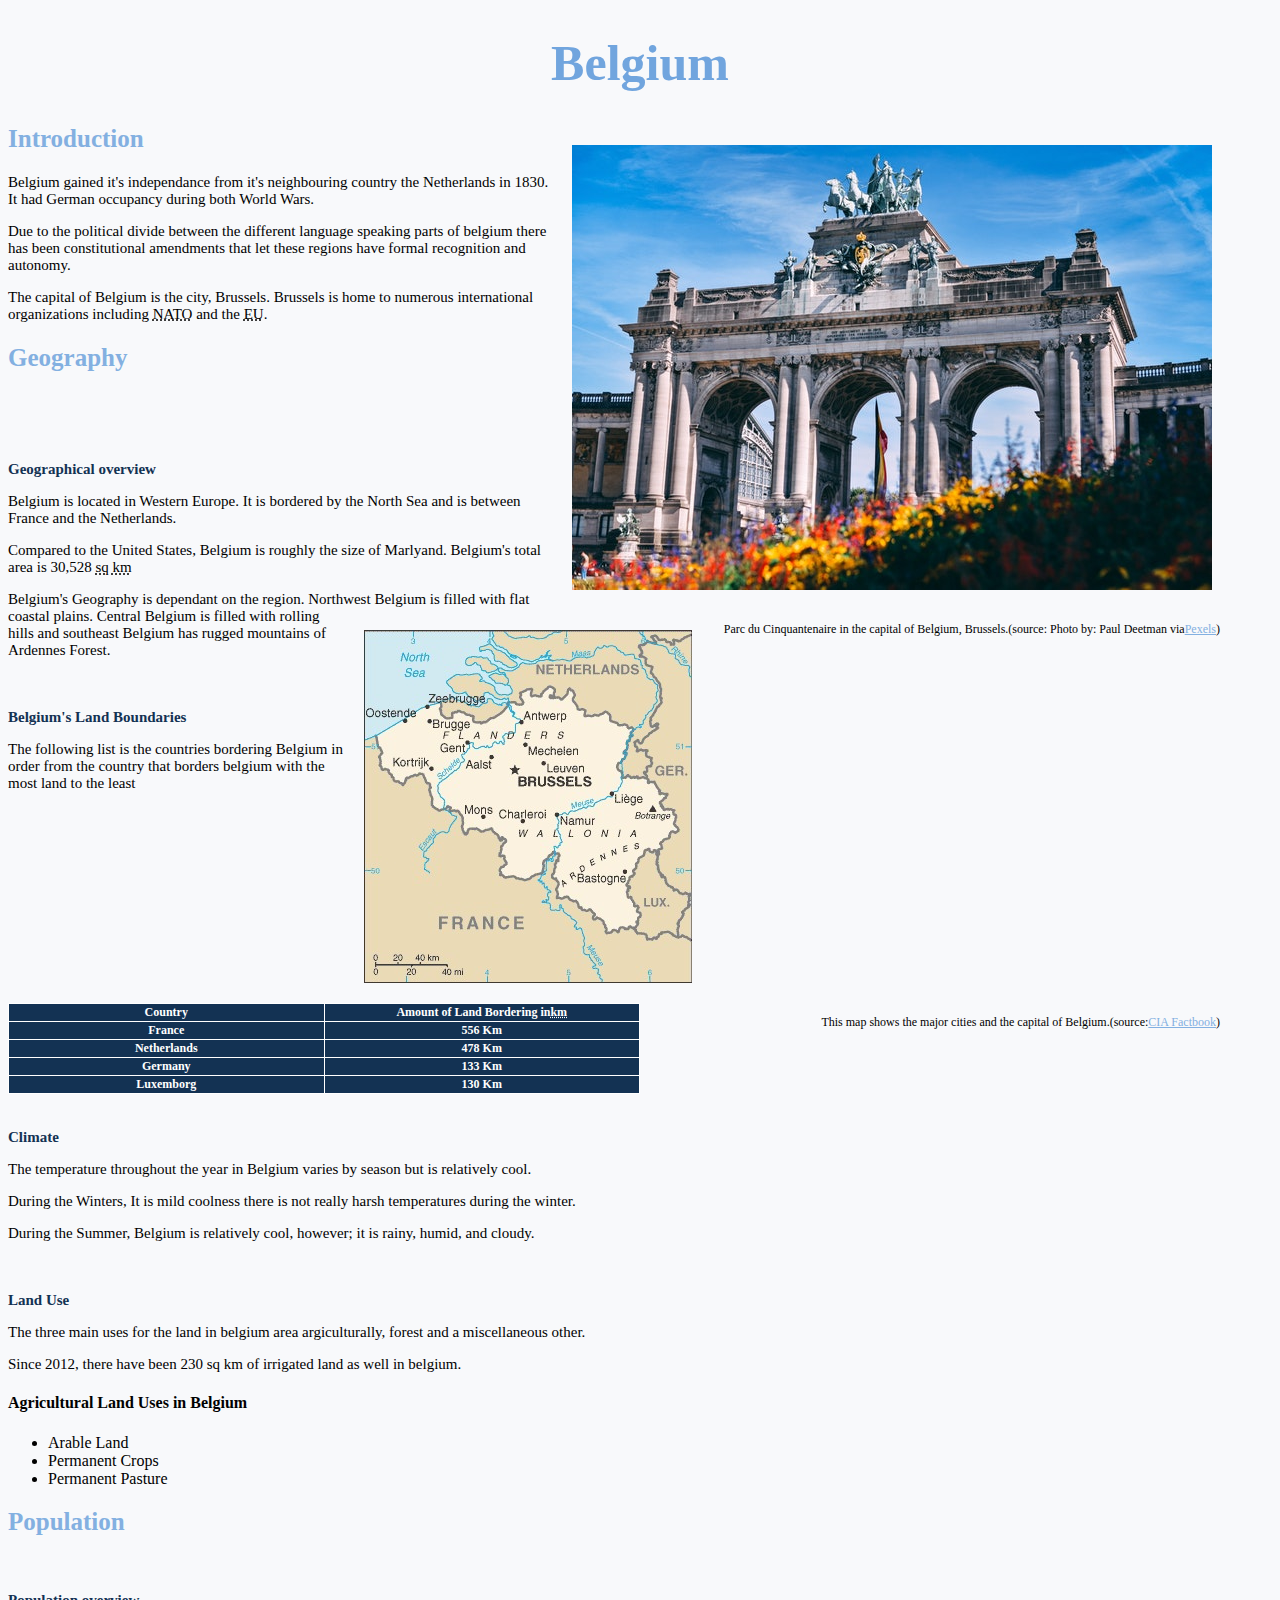
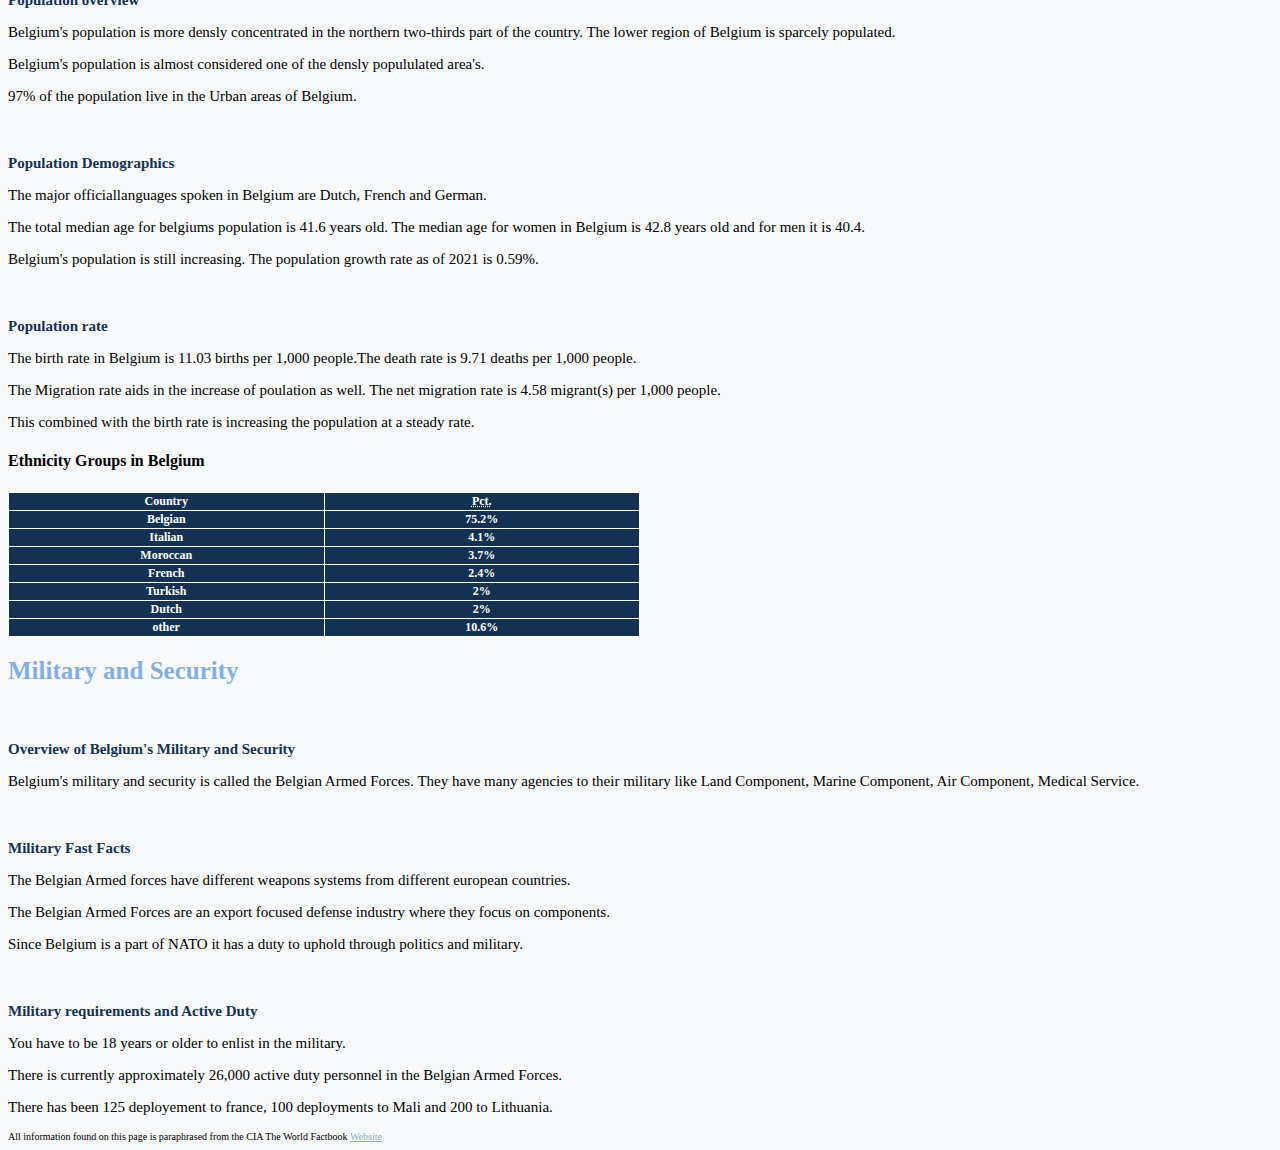
==== belgium.html @ 1c203eb8 "change" ====
<!DOCTYPE html>

<html lang="en">
  <head>
    <link rel="stylesheet" href="belgium-stylesheet.css"/>
    <title>Belgium</title>
    <meta charset="utf-8">
  </head>

  <body>
    <h1>Belgium</h1>
      <figure>
        <img src="pexels-paul-deetman-belgium.jpg" alt="Brussels famous arc"/>
        <figcaption>Parc du Cinquantenaire in the capital of Belgium, Brussels.(source: Photo by: Paul Deetman via<a href="https://www.pexels.com/@paul-deetman-1396663">Pexels</a>)</figcaption>
      </figure>

    <main>
      <section>
        <h2>Introduction</h2>

          <p>Belgium gained it's independance from it's neighbouring country the Netherlands in 1830. It had German occupancy during both World Wars.</p>

          <p>Due to the political divide between the different language speaking parts of belgium there has been constitutional amendments that let these regions have formal recognition and autonomy.</p>

          <p>The capital of Belgium is the city, Brussels. Brussels is home to numerous international organizations including <abbr title="The North Atlantic Treaty Organization">NATO</abbr> and the <abbr title="European Union">EU</abbr>.</P>
      </section>

      <section>
        <h2>Geography</h2>
          <figure>
            <img src="belgium-map-ciafb.png" alt="Map of Belgium"/><br/>
              <figcaption>This map shows the major cities and the capital of Belgium.(source:<a href="https://www.cia.gov/the-world-factbook/countries/belgium/map">CIA Factbook</a>) </figcaption>
          </figure>

            <article>
              <h3>Geographical overview</h3>
                <p>Belgium is located in Western Europe. It is bordered by the North Sea and is between France and the Netherlands.</p>

                <p>Compared to the United States, Belgium is roughly the size of Marlyand. Belgium's total area is 30,528 <abbr title="Square Kilometer">sq km</abbr></p>

                <p>Belgium's Geography is dependant on the region. Northwest Belgium is filled with flat coastal plains. Central Belgium is filled with rolling hills and southeast Belgium has rugged mountains of Ardennes Forest.</p>
            </article>

            <article>
              <h3 id=>Belgium's Land Boundaries</h3>
                <p>The following list is the countries bordering Belgium in order from the country that borders belgium with the most land to the least</p>

                  <table>
                    <tr>
                      <th>Country</th>
                      <th>Amount of Land Bordering in<abbr title="Kilometer">km</abbr></th>
                    </tr>

                    <tr>
                      <th>France</th>
                      <th>556 Km</th>
                    </tr>

                    <tr>
                      <th>Netherlands</th>
                      <th>478 Km</th>
                    </tr>

                    <tr>
                      <th>Germany</th>
                      <th>133 Km</th>
                    </tr>

                    <tr>
                      <th>Luxemborg</th>
                      <th>130 Km</th>
                    </tr>
                  </table>
            </article>

            <article>
              <h3>Climate</h3>
                <p>The temperature throughout the year in Belgium varies by season but is relatively cool.</p>

                <p> During the Winters, It is mild coolness there is not really harsh temperatures during the winter.</p>

                <p>During the Summer, Belgium is relatively cool, however; it is rainy, humid, and cloudy.</p>
            </article>

            <article>
              <h3>Land Use</h3>
                <p>The three main uses for the land in belgium area argiculturally, forest and a miscellaneous other.</p>

                <p>Since 2012, there have been 230 sq km of irrigated land as well in belgium.</p>

                  <h4>Agricultural Land Uses in Belgium</h4>
                      <ul>
                        <li>Arable Land</li>
                        <li>Permanent Crops</li>
                        <li>Permanent Pasture</li>
                      </ul>
              </article>
          </section>

          <section>

            <h2>Population</h2>

              <article>
                <h3>Population overview</h3>
                  <p>Belgium's population is more densly concentrated in the northern two-thirds part of the country. The lower region of Belgium is sparcely populated.</p>

                  <p>Belgium's population is almost considered one of the densly popululated area's.</p>

                  <p>97% of the population live in the Urban areas of Belgium.</p>
              </article>

              <article>
                <h3>Population Demographics</h3>

                  <p>The major officiallanguages spoken in Belgium are Dutch, French and German.</p>

                  <p>The total median age for belgiums population is 41.6 years old. The median age for women in Belgium is 42.8 years old and for men it is 40.4.</p>

                  <p>Belgium's population is still increasing. The population growth rate as of 2021 is 0.59%.</p>
              </article>

              <article>
                <h3>Population rate</h3>

                  <p>The birth rate in Belgium is 11.03 births per 1,000 people.The death rate is 9.71 deaths per 1,000 people.</p>

                  <p>The Migration rate aids in the increase of poulation as well. The net migration rate is 4.58 migrant(s) per 1,000 people.</p>

                  <p>This combined with the birth rate is increasing the population at a steady rate.</p>

                  <h4>Ethnicity Groups in Belgium</h4>

                    <table>
                      <tr>
                        <th>Country</th>
                        <th><abbr title="Percentage">Pct.</abbr></th>
                      </tr>

                      <tr>
                          <th>Belgian</th>
                          <th>75.2%</th>
                      </tr>

                      <tr>
                          <th>Italian</th>
                          <th>4.1%</th>
                      </tr>

                      <tr>
                        <th>Moroccan</th>
                        <th>3.7%</th>
                      </tr>

                      <tr>
                        <th>French</th>
                        <th>2.4%</th>
                      </tr>

                      <tr>
                          <th>Turkish</th>
                          <th>2%</th>
                      </tr>

                      <tr>
                        <th>Dutch</th>
                        <th>2%</th>
                      </tr>

                      <tr>
                        <th>other</th>
                        <th>10.6%</th>
                      </tr>
                    </table>
              </article>
          </section>

          <section>
            <h2>Military and Security</h2>

              <article>
                <h3>Overview of Belgium's Military and Security</h3>
                  <p>Belgium's military and security is called the Belgian Armed Forces. They have many agencies to their military like Land Component, Marine Component, Air Component, Medical Service.</p>
              </article>

              <article>
                <h3>Military Fast Facts</h3>

                  <p>The Belgian Armed forces have different weapons systems from different european countries.</P>

                  <p>The Belgian Armed Forces are an export focused defense industry where they focus on components.</p>

                  <p>Since Belgium is a part of NATO it has a duty to uphold through politics and military.</p>
              </article>

              <article>
                <h3>Military requirements and Active Duty</h3>

                  <p>You have to be 18 years or older to enlist in the military.</p>

                  <p>There is currently approximately 26,000 active duty personnel in the Belgian Armed Forces.</p>

                  <p>There has been 125 deployement to france, 100 deployments to Mali and 200 to Lithuania.</p>
              </article>
          </section>
    </main>
      <footer>All information found on this page is paraphrased from the CIA The World Factbook <a href="https://www.cia.gov/the-world-factbook/countries/belgium">Website</a> </footer>
  </body>
</html>
---- belgium-stylesheet.css ----
body {
  background: #f8f9fb;
  font-family: Verdana;
}

h1 {
  color: #71a5de;
  font-size: 50px;
  text-align: center;
}

h2 {
  color: #83b0e1;
  font-size: 25px;
}

h3{
  color: #133253;
  font-size: 15px;

}

p {
  font-size: 15px;
  font: Arial;
  white-space: normal;
  text-overflow: ellipsis;
  overflow: inherit;
  font-weight: lighter;
}

table, th, td{
  border: .3px solid white;
  border-collapse: collapse;
  width: 50%;
  font-size: 12px;
  background: #133253;
}

table
th{
  color: #ffffff;
}

img{
  float: right;
  padding: 20px;
}

figcaption {
  font-size: 12px;
  float: right;
  padding: 12px;
}

a{
  color: #83B0E1;
}


footer {
  font-size: 10px;

}

article {
  padding-top: 20px;
}
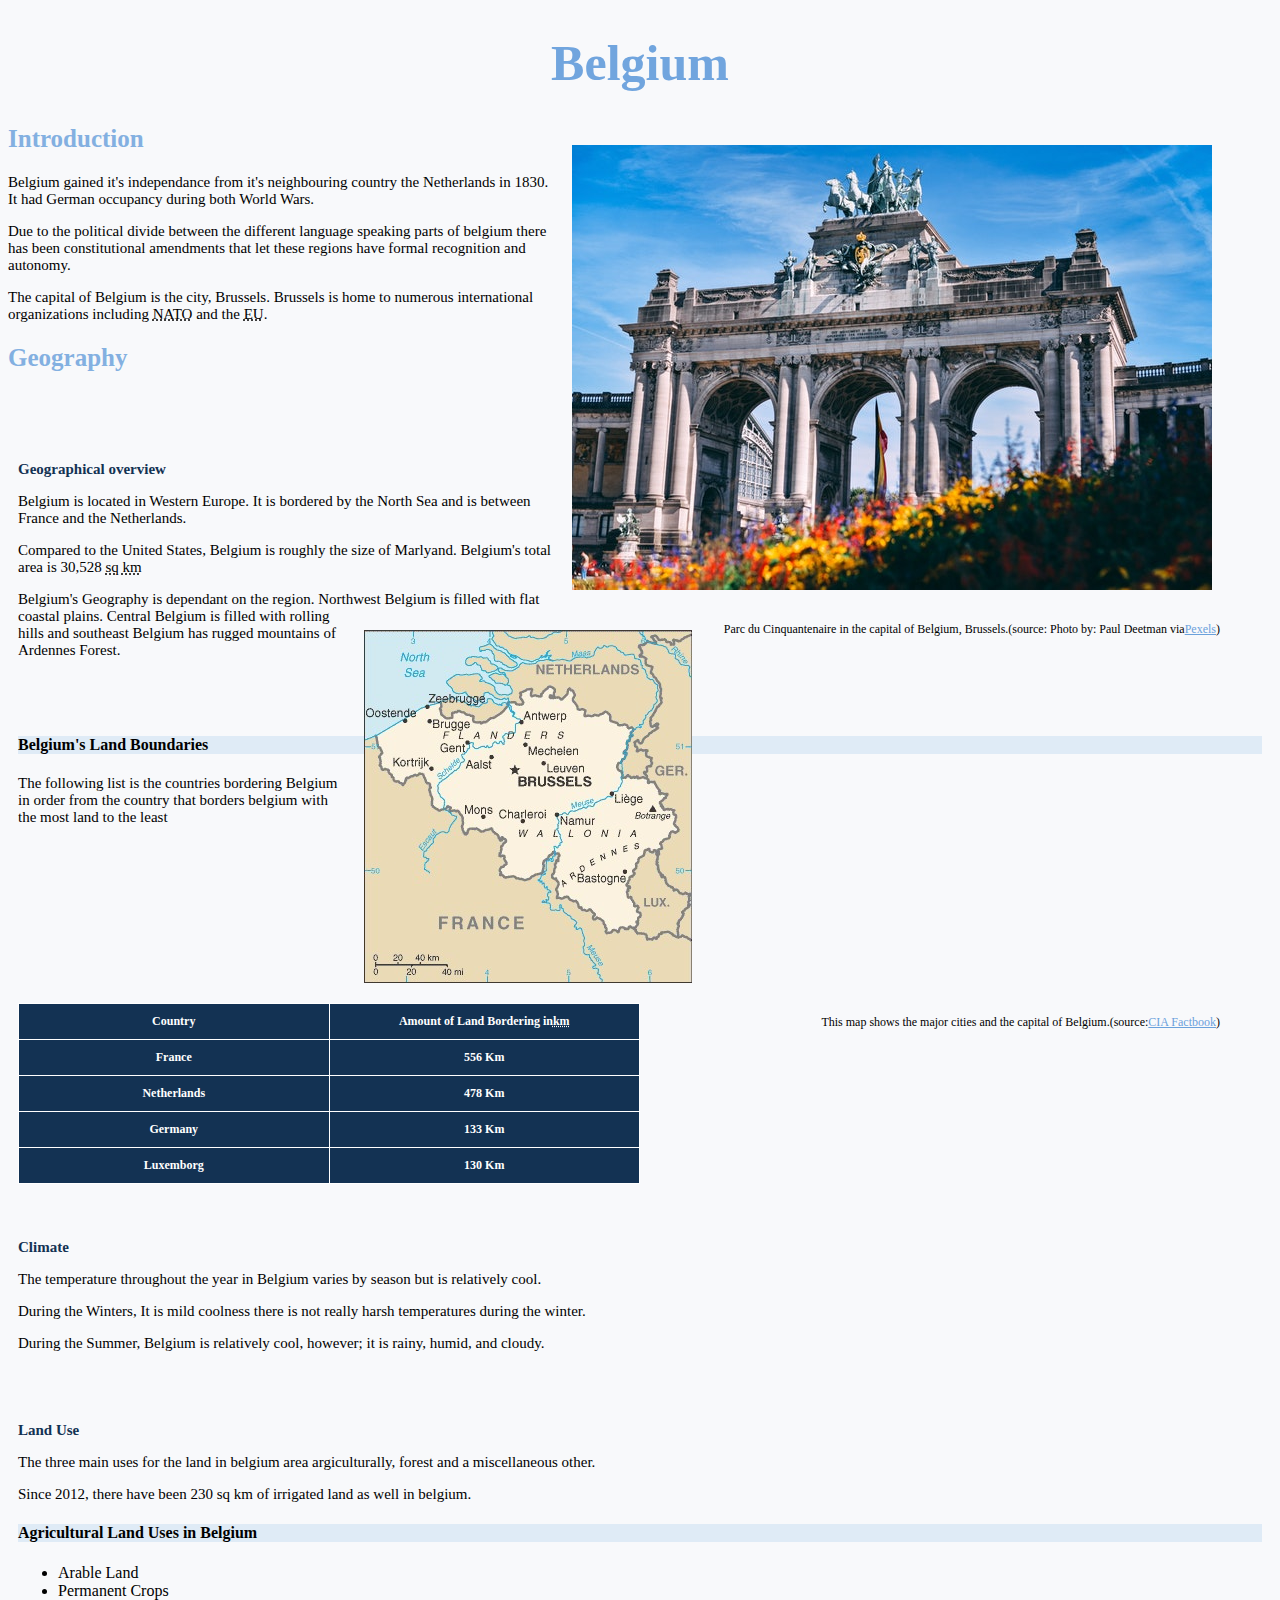
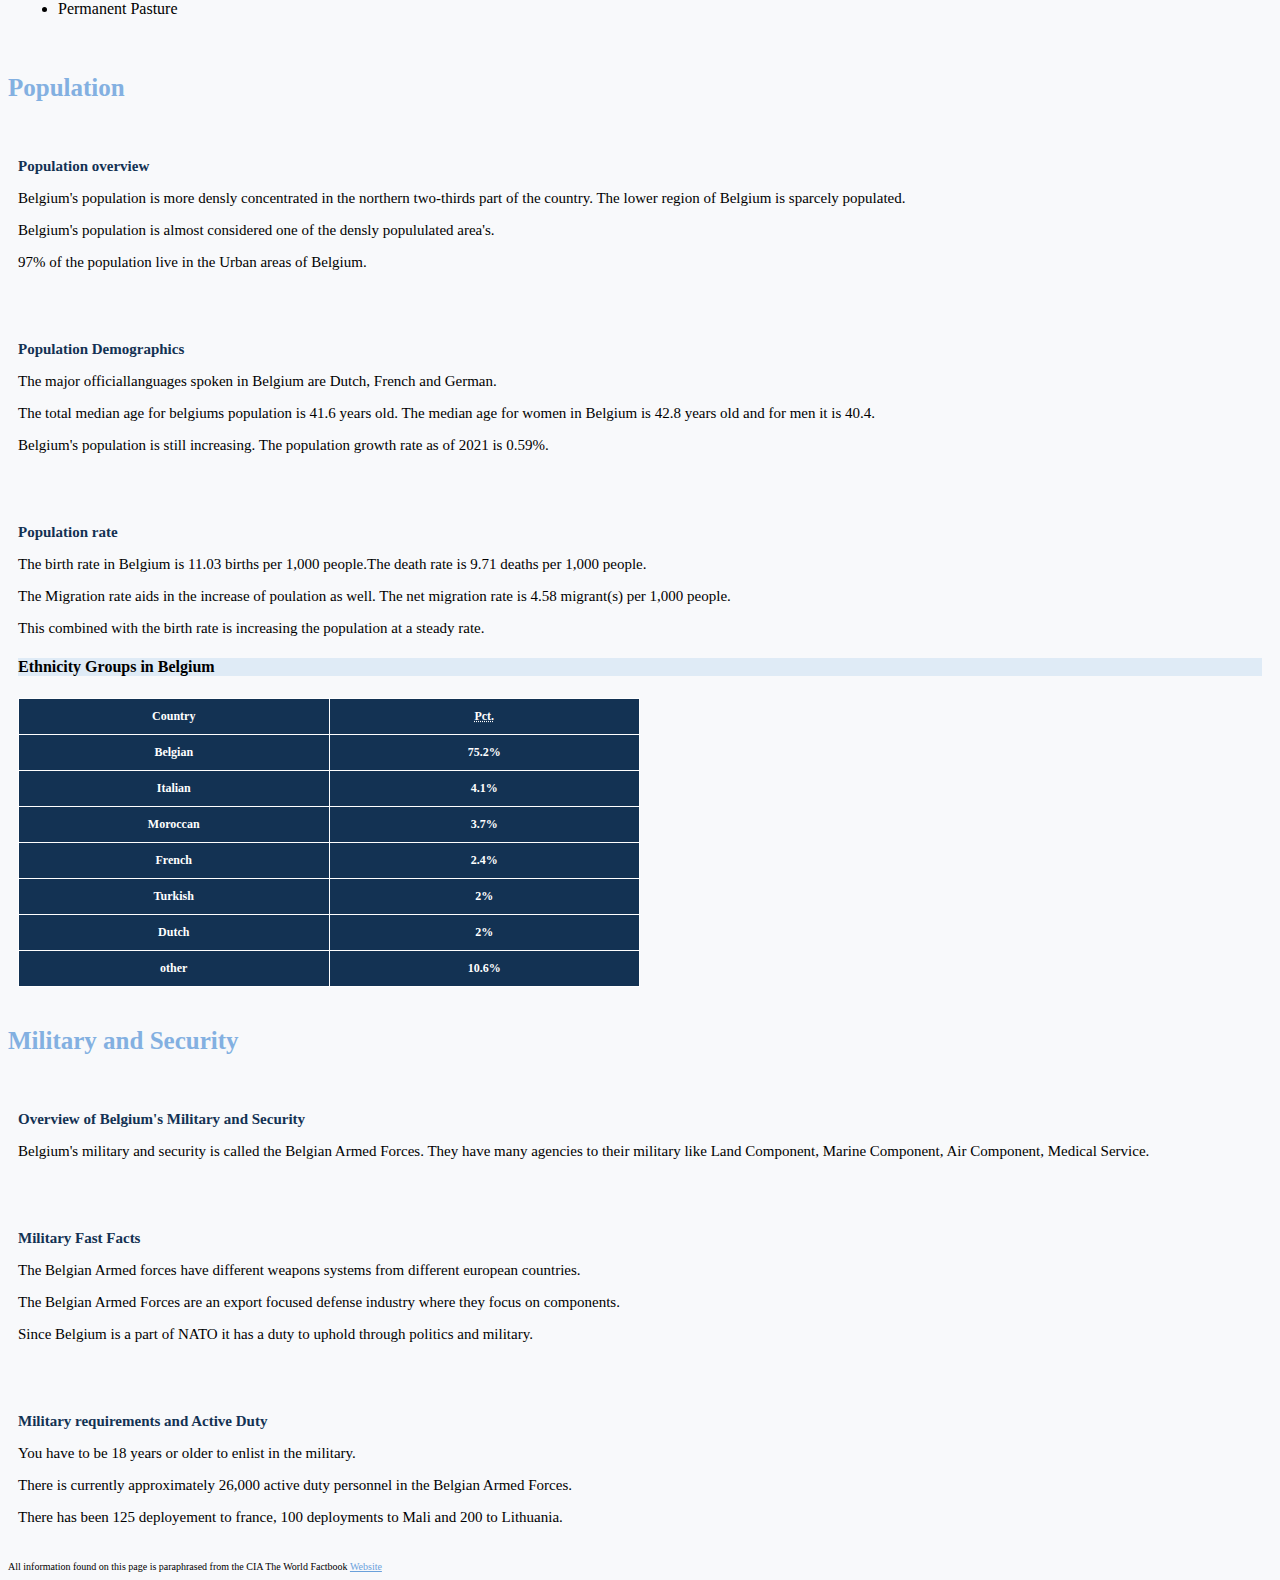
==== commit 293c3061: "c" ====
--- a/belgium.html
+++ b/belgium.html
@@ -42,7 +42,7 @@
             </article>
 
             <article>
-              <h3 id=>Belgium's Land Boundaries</h3>
+              <h4 id=>Belgium's Land Boundaries</h4>
                 <p>The following list is the countries bordering Belgium in order from the country that borders belgium with the most land to the least</p>
 
                   <table>
--- a/belgium-stylesheet.css
+++ b/belgium-stylesheet.css
@@ -20,6 +20,10 @@
 
 }
 
+h4{
+  background-color: #DFEBF6;
+}
+
 p {
   font-size: 15px;
   font: Arial;
@@ -35,6 +39,11 @@
   width: 50%;
   font-size: 12px;
   background: #133253;
+
+  padding-left: 30px;
+  padding-right: 30px;
+  padding-top: 10px;
+  padding-bottom: 10px;
 }
 
 table
@@ -48,21 +57,41 @@
 }
 
 figcaption {
+  display: inline;
   font-size: 12px;
   float: right;
   padding: 12px;
 }
 
+
 a{
   color: #83B0E1;
 }
 
+a:link {
+  color: #6BA1DB;
+}
+a:visited {
+  color: #3A82CF;
+}
+
+a:hover {
+  color: #2864A4;
+}
+
+a:active {
+  color: #1C4673;
+}
+
+
 
 footer {
   font-size: 10px;
-
 }
 
 article {
+  padding-bottom: 20px;
   padding-top: 20px;
+  padding-left: 10px;
+  padding-right: 10px;
 }
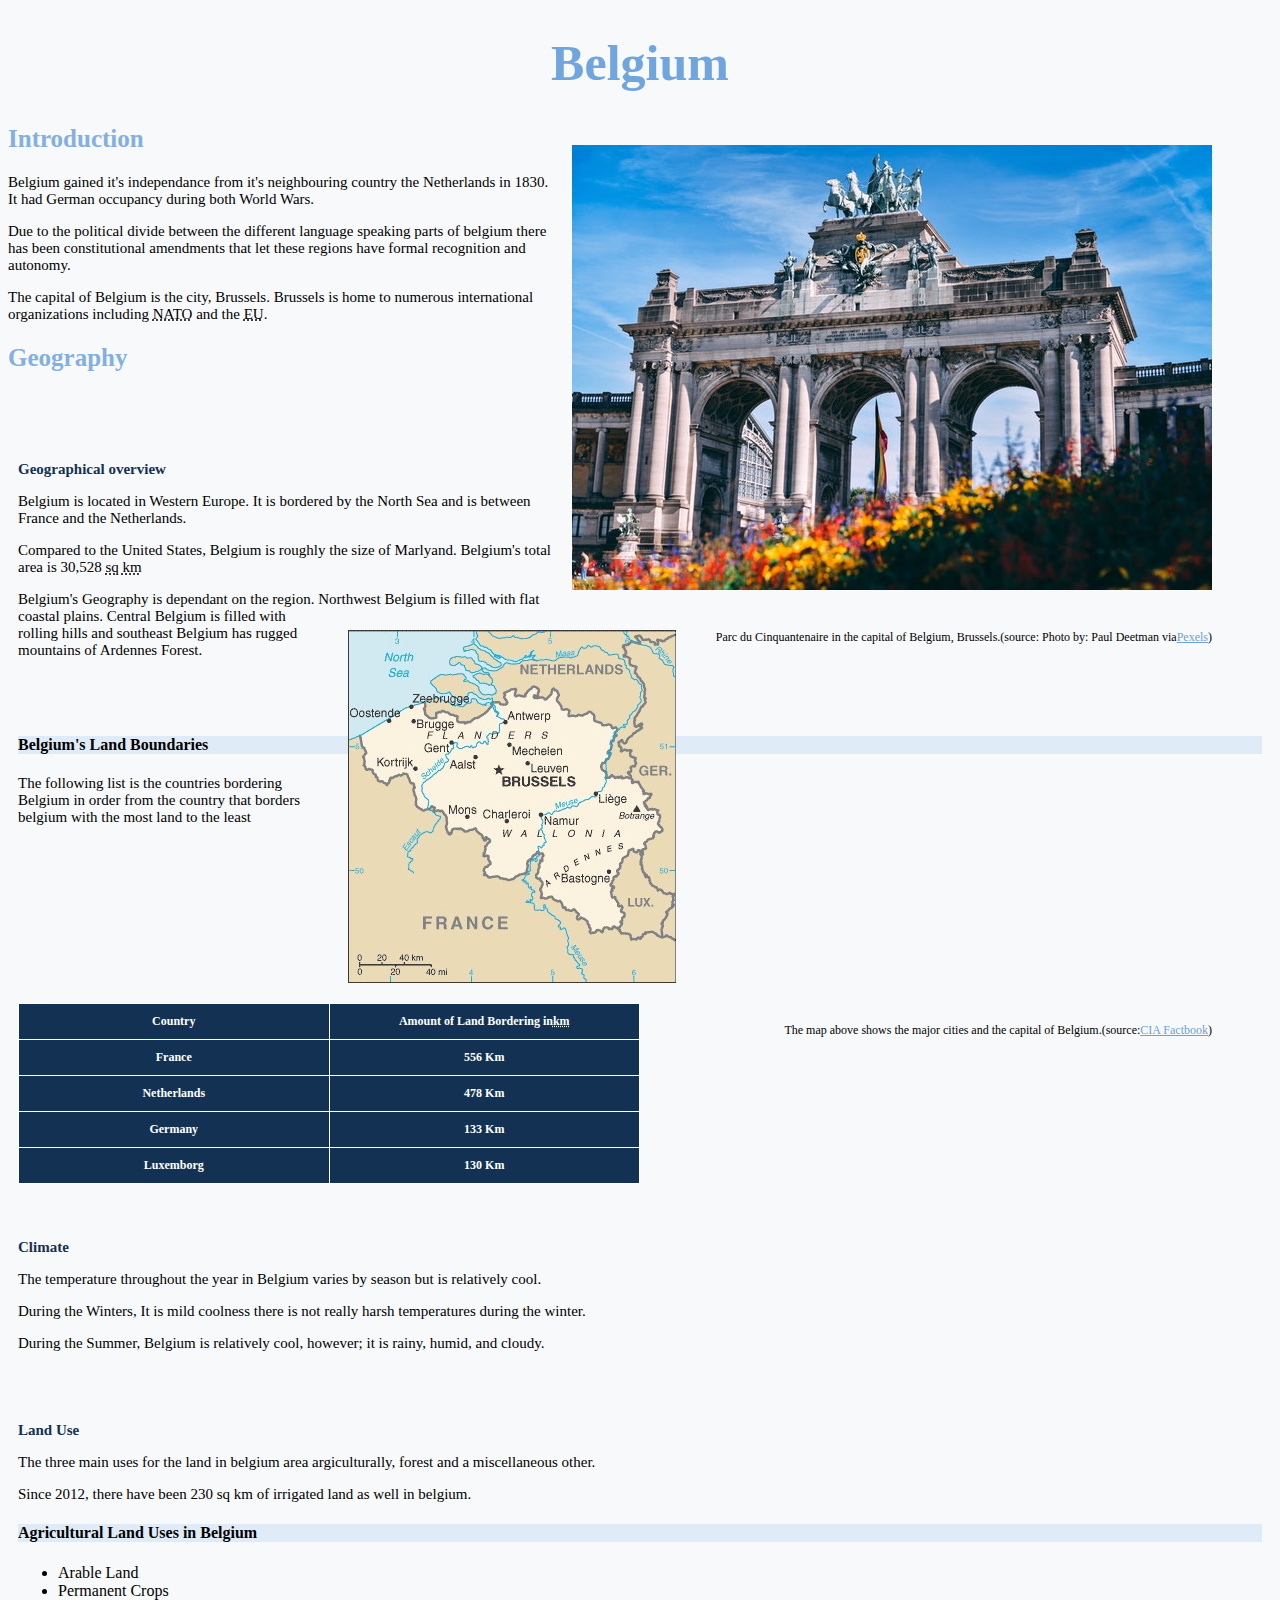
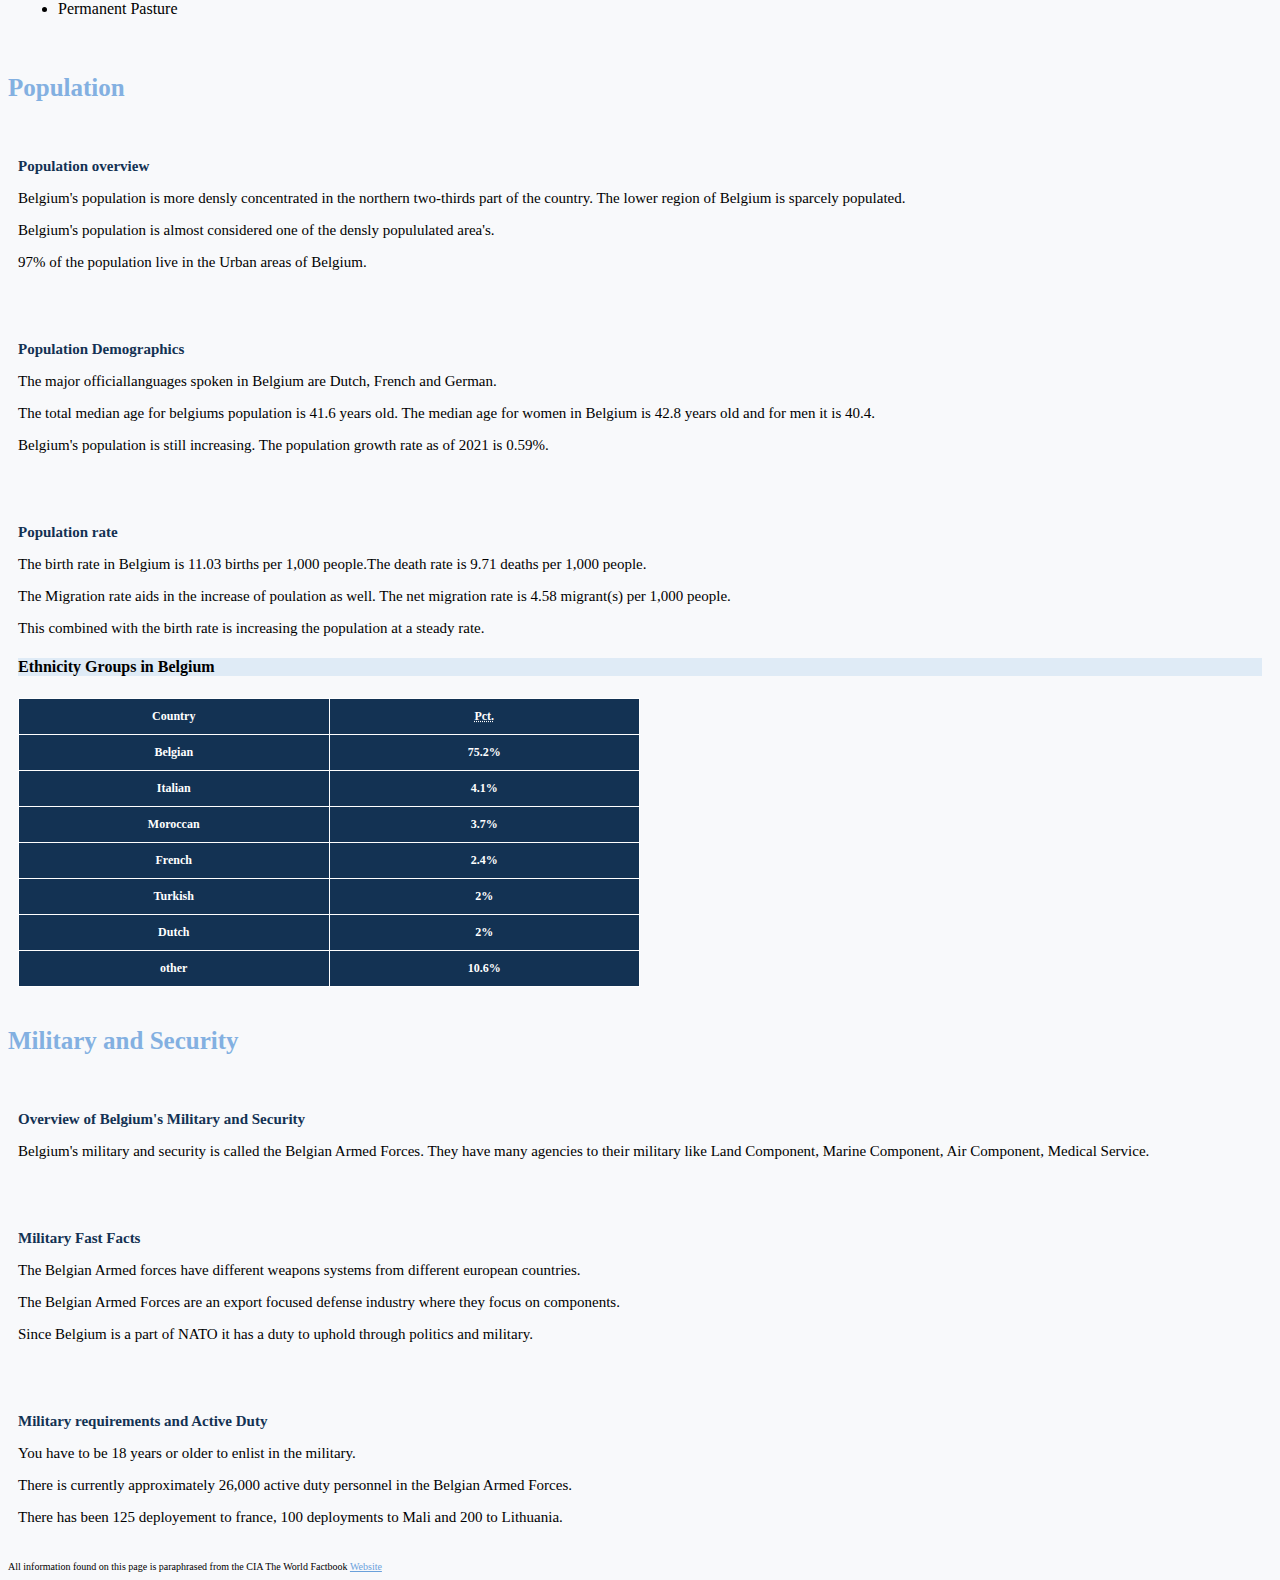
==== commit 2a7b75f1: "c" ====
--- a/belgium.html
+++ b/belgium.html
@@ -29,7 +29,7 @@
         <h2>Geography</h2>
           <figure>
             <img src="belgium-map-ciafb.png" alt="Map of Belgium"/><br/>
-              <figcaption>This map shows the major cities and the capital of Belgium.(source:<a href="https://www.cia.gov/the-world-factbook/countries/belgium/map">CIA Factbook</a>) </figcaption>
+            <figcaption>The map above shows the major cities and the capital of Belgium.(source:<a href="https://www.cia.gov/the-world-factbook/countries/belgium/map">CIA Factbook</a>) </figcaption>
           </figure>
 
             <article>
--- a/belgium-stylesheet.css
+++ b/belgium-stylesheet.css
@@ -51,16 +51,10 @@
   color: #ffffff;
 }
 
-img{
+img, figcaption{
   float: right;
   padding: 20px;
-}
-
-figcaption {
-  display: inline;
   font-size: 12px;
-  float: right;
-  padding: 12px;
 }
 
 
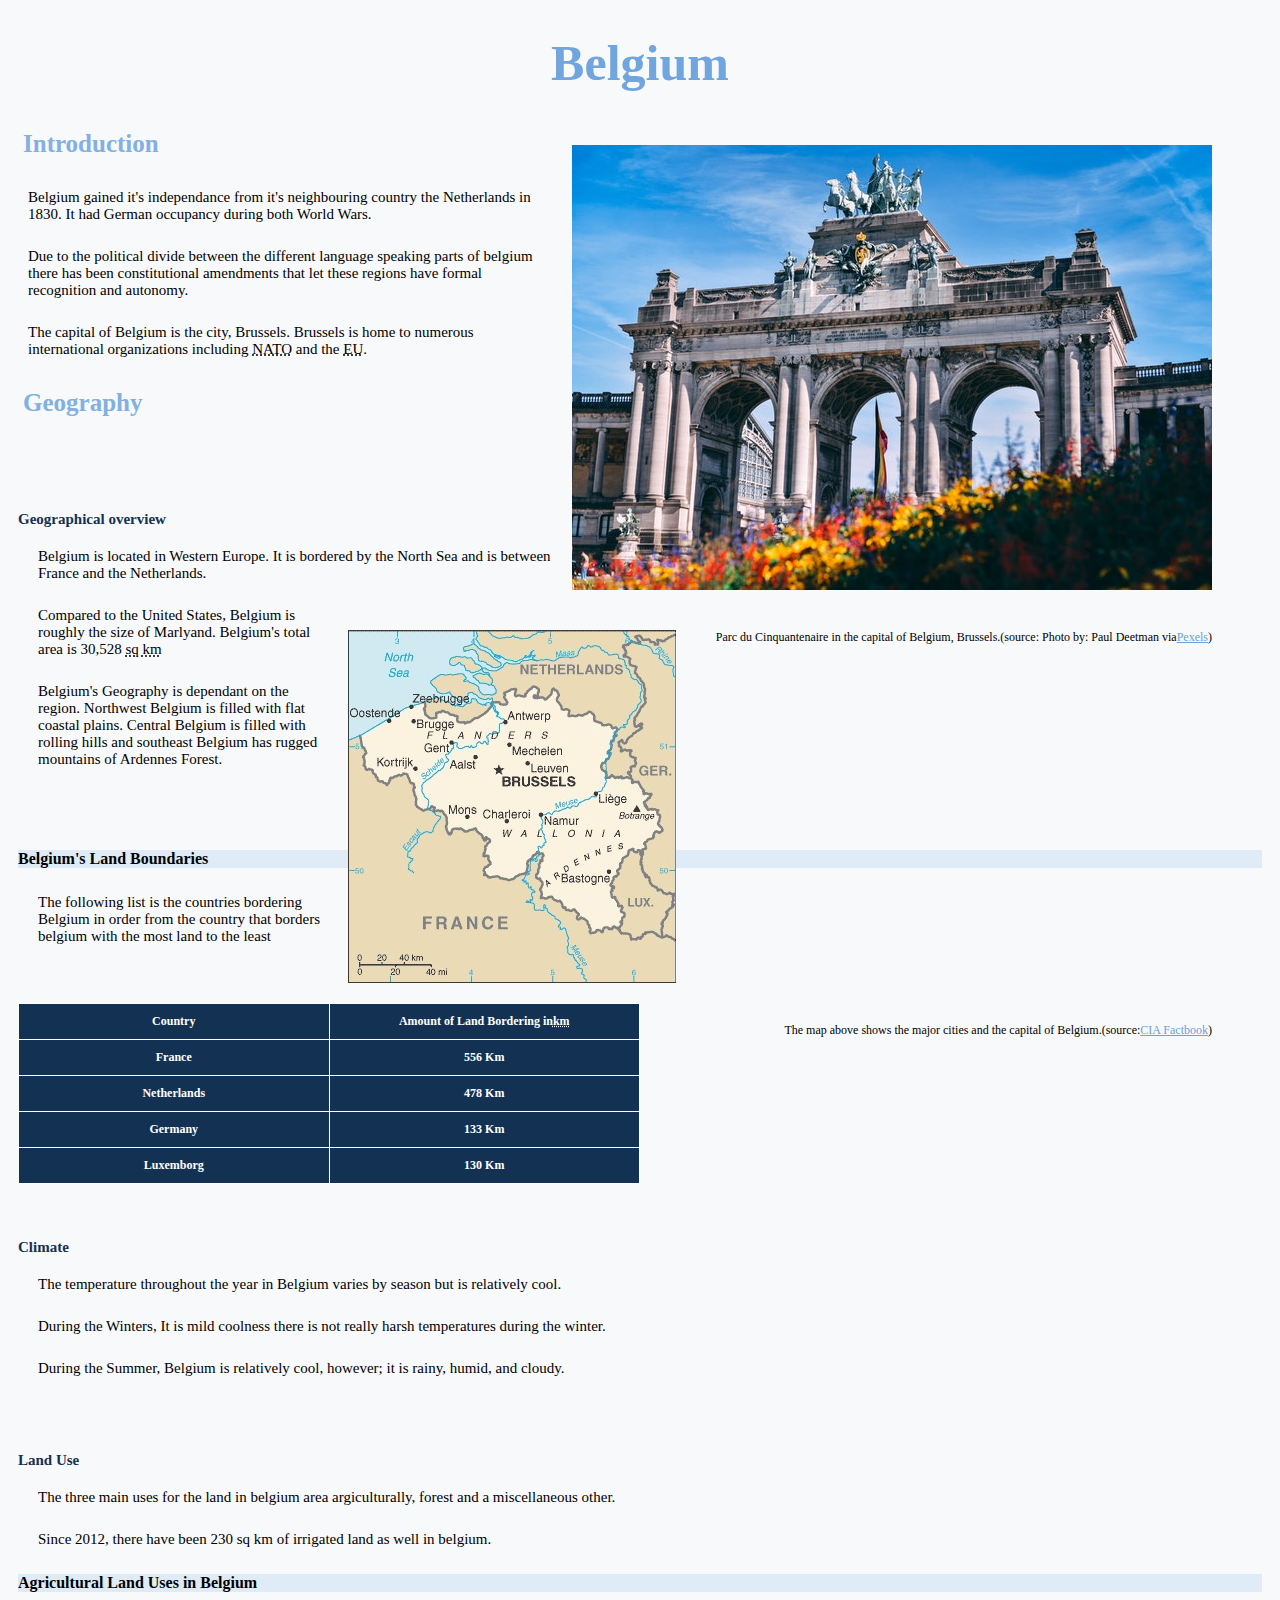
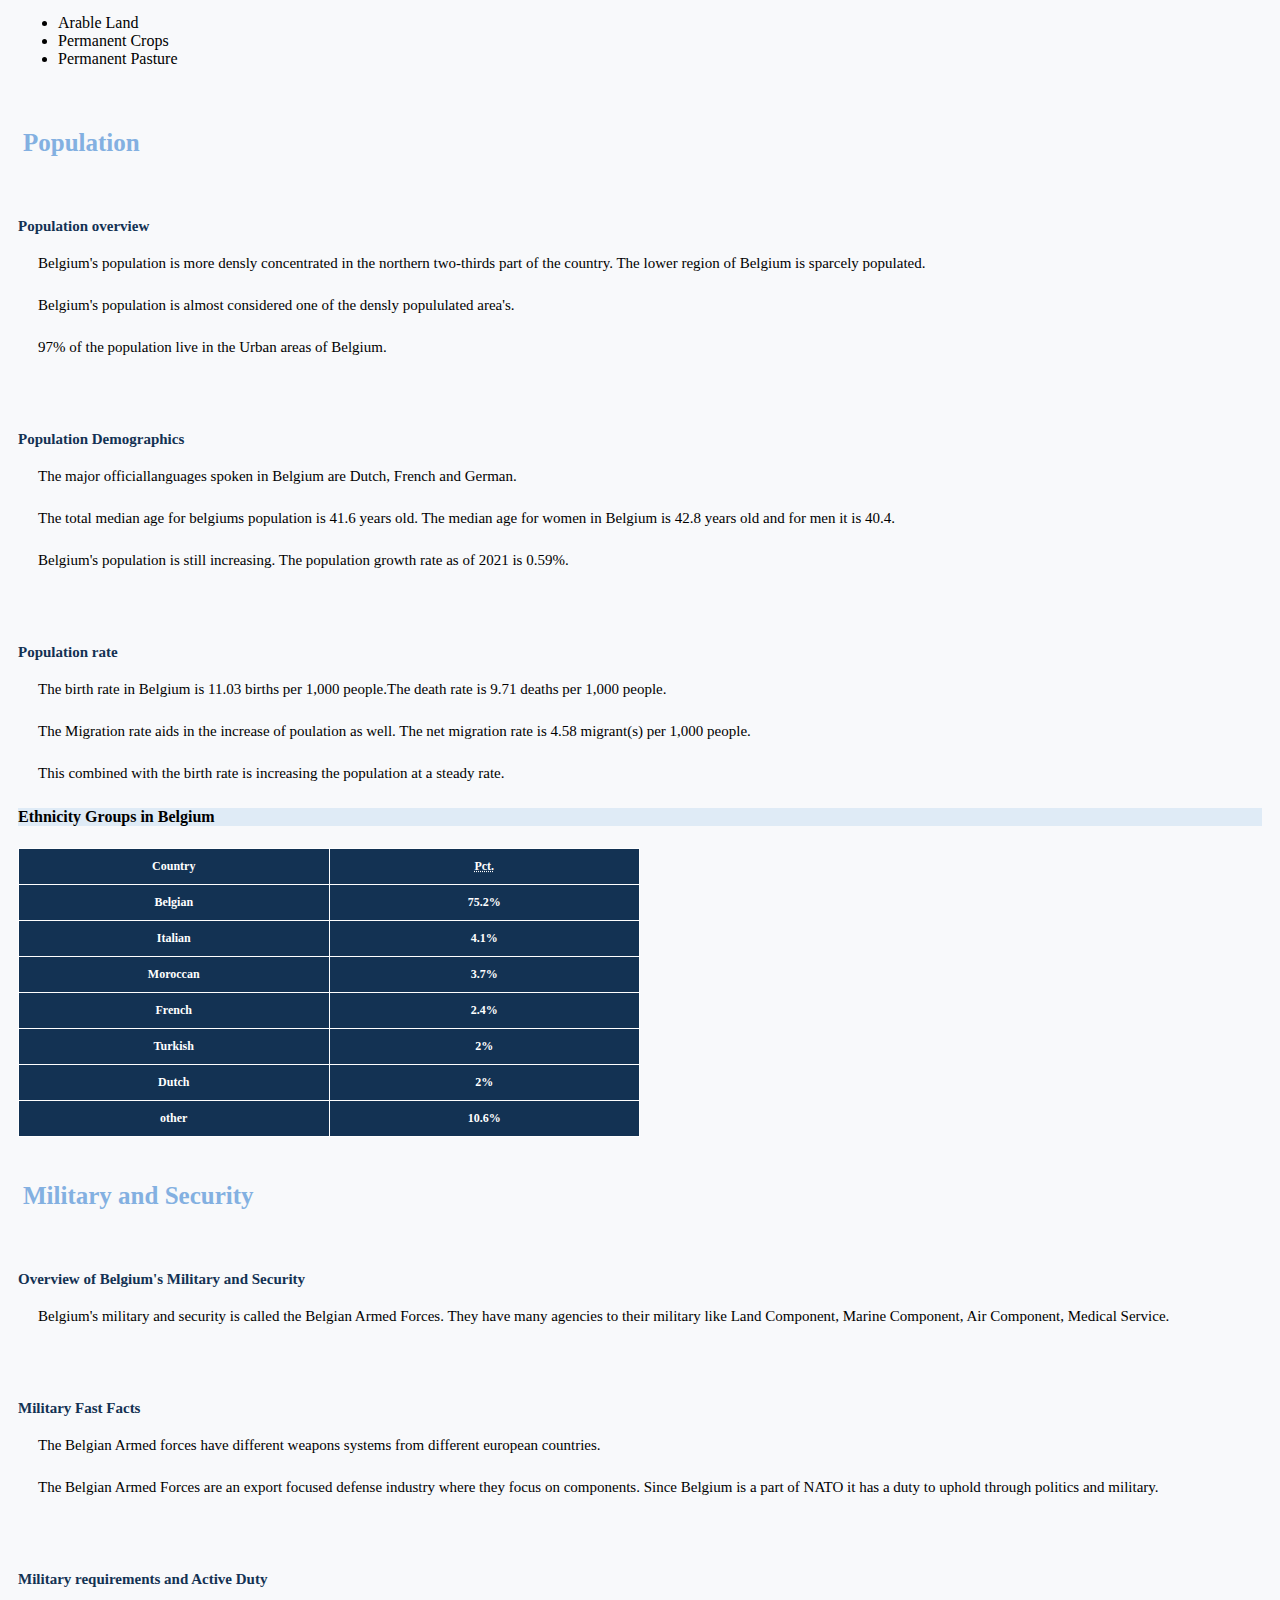
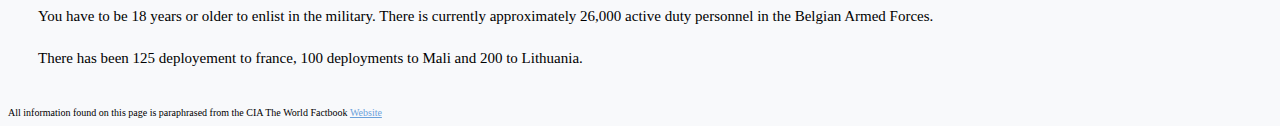
==== commit 00b84682: "ch" ====
--- a/belgium.html
+++ b/belgium.html
@@ -2,7 +2,7 @@
 
 <html lang="en">
   <head>
-    <link rel="stylesheet" href="belgium-stylesheet.css"/>
+    <link rel="stylesheet" href="css/belgium-stylesheet.css"/>
     <title>Belgium</title>
     <meta charset="utf-8">
   </head>
@@ -10,7 +10,7 @@
   <body>
     <h1>Belgium</h1>
       <figure>
-        <img src="pexels-paul-deetman-belgium.jpg" alt="Brussels famous arc"/>
+        <img src="photos/pexels-paul-deetman-belgium.jpg" alt="Brussels famous arc"/>
         <figcaption>Parc du Cinquantenaire in the capital of Belgium, Brussels.(source: Photo by: Paul Deetman via<a href="https://www.pexels.com/@paul-deetman-1396663">Pexels</a>)</figcaption>
       </figure>
 
@@ -28,7 +28,7 @@
       <section>
         <h2>Geography</h2>
           <figure>
-            <img src="belgium-map-ciafb.png" alt="Map of Belgium"/><br/>
+            <img src="photos/belgium-map-ciafb.png" alt="Map of Belgium"/><br/>
             <figcaption>The map above shows the major cities and the capital of Belgium.(source:<a href="https://www.cia.gov/the-world-factbook/countries/belgium/map">CIA Factbook</a>) </figcaption>
           </figure>
 
@@ -188,17 +188,13 @@
 
                   <p>The Belgian Armed forces have different weapons systems from different european countries.</P>
 
-                  <p>The Belgian Armed Forces are an export focused defense industry where they focus on components.</p>
-
-                  <p>Since Belgium is a part of NATO it has a duty to uphold through politics and military.</p>
+                  <p>The Belgian Armed Forces are an export focused defense industry where they focus on components. Since Belgium is a part of NATO it has a duty to uphold through politics and military.</p>
               </article>
 
               <article>
                 <h3>Military requirements and Active Duty</h3>
 
-                  <p>You have to be 18 years or older to enlist in the military.</p>
-
-                  <p>There is currently approximately 26,000 active duty personnel in the Belgian Armed Forces.</p>
+                  <p>You have to be 18 years or older to enlist in the military.  There is currently approximately 26,000 active duty personnel in the Belgian Armed Forces.</p>
 
                   <p>There has been 125 deployement to france, 100 deployments to Mali and 200 to Lithuania.</p>
               </article>
--- a/css/belgium-stylesheet.css
+++ b/css/belgium-stylesheet.css
@@ -0,0 +1,99 @@
+body {
+  background: #f8f9fb;
+  font-family: Verdana;
+}
+
+h1 {
+  color: #71a5de;
+  font-size: 50px;
+  text-align: center;
+}
+
+h2 {
+  color: #83b0e1;
+  font-size: 25px;
+  padding-top: 5px;
+  padding-bottom: 5px;
+  padding-left: 15px;
+  padding-right: 15px;
+}
+
+h3{
+  color: #133253;
+  font-size: 15px;
+
+}
+
+h4{
+  background-color: #DFEBF6;
+}
+
+p {
+  font-size: 15px;
+  font: Arial;
+  white-space: normal;
+  text-overflow: ellipsis;
+  overflow: inherit;
+  font-weight: lighter;
+  padding-top: 5px;
+  padding-bottom: 5px;
+  padding-left: 20px;
+  padding-right: 20px;
+}
+
+table, th, td{
+  border: .3px solid white;
+  border-collapse: collapse;
+  width: 50%;
+  font-size: 12px;
+  background: #133253;
+
+  padding-left: 30px;
+  padding-right: 30px;
+  padding-top: 10px;
+  padding-bottom: 10px;
+}
+
+table
+th{
+  color: #ffffff;
+}
+
+img, figcaption{
+  float: right;
+  padding: 20px;
+  font-size: 12px;
+}
+
+
+a{
+  color: #83B0E1;
+}
+
+a:link {
+  color: #6BA1DB;
+}
+a:visited {
+  color: #3A82CF;
+}
+
+a:hover {
+  color: #2864A4;
+}
+
+a:active {
+  color: #1C4673;
+}
+
+
+
+footer {
+  font-size: 10px;
+}
+
+article {
+  padding-bottom: 20px;
+  padding-top: 20px;
+  padding-left: 10px;
+  padding-right: 10px;
+}
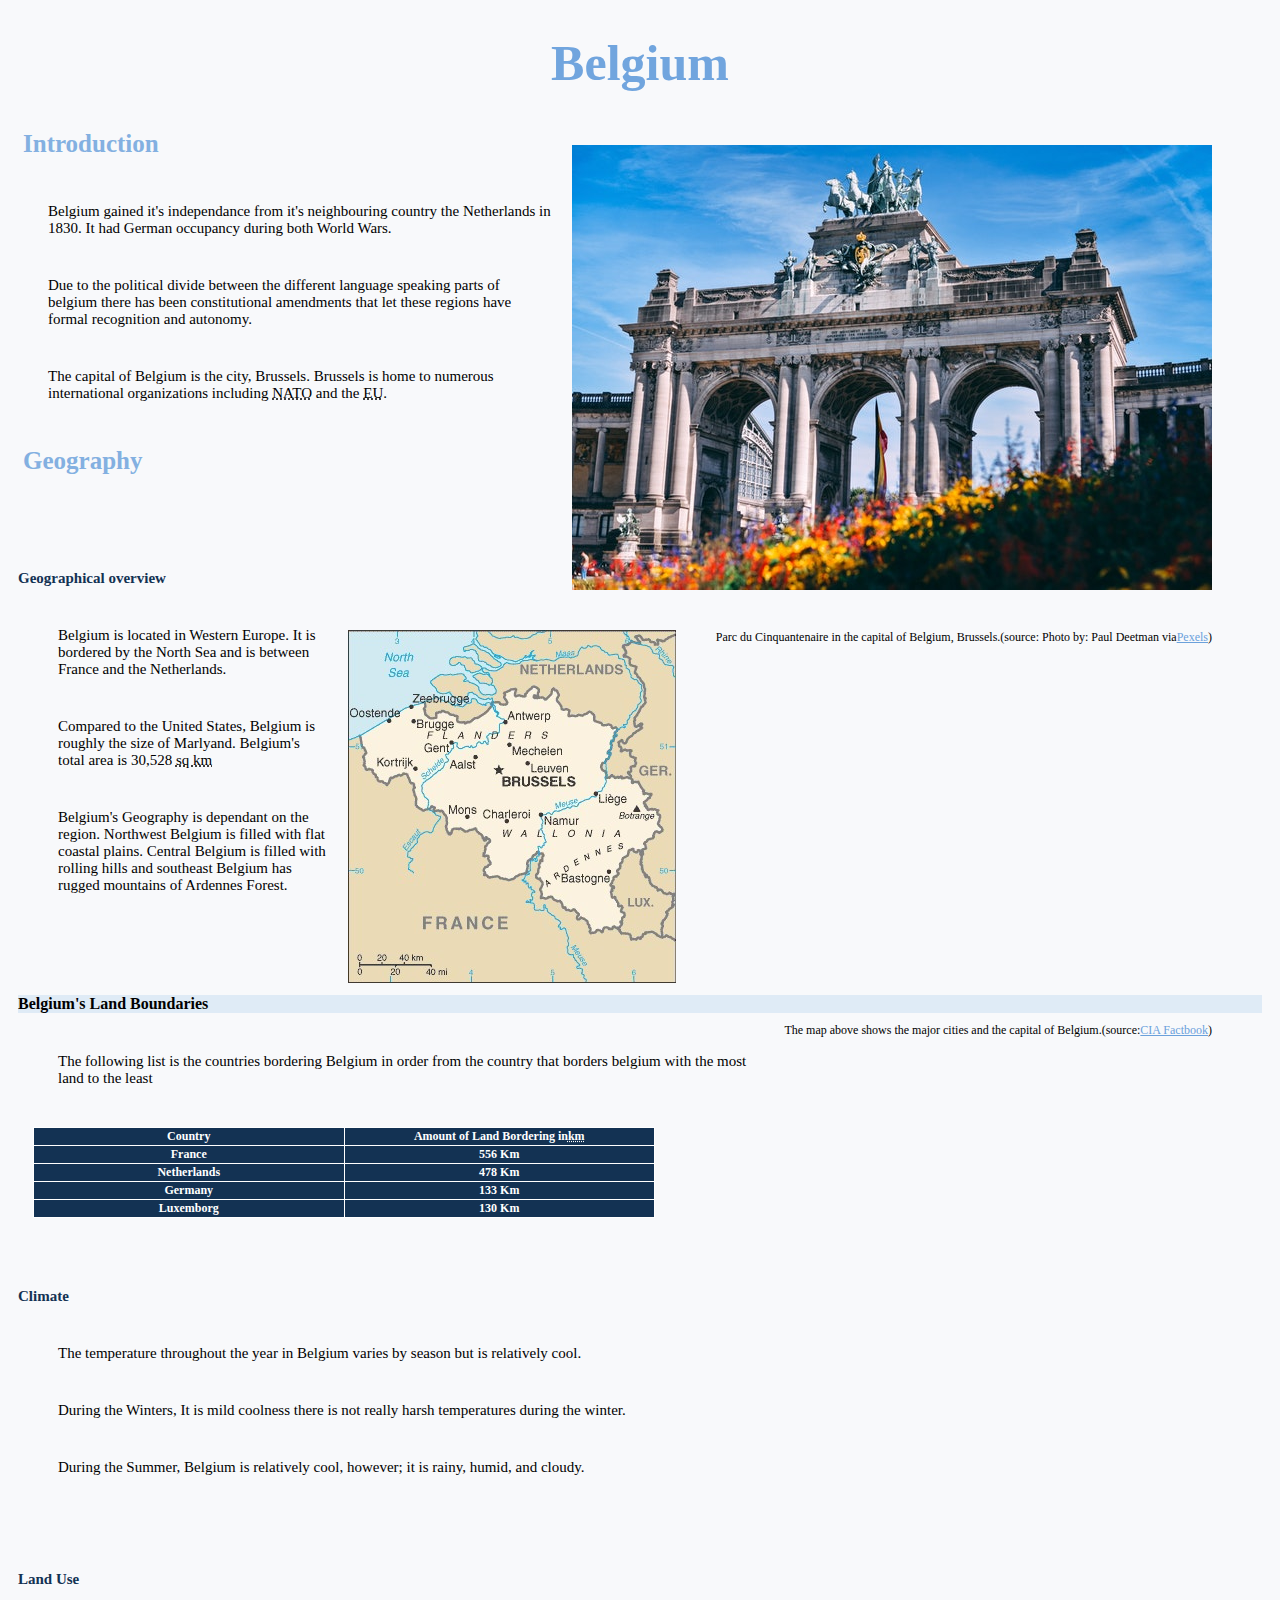
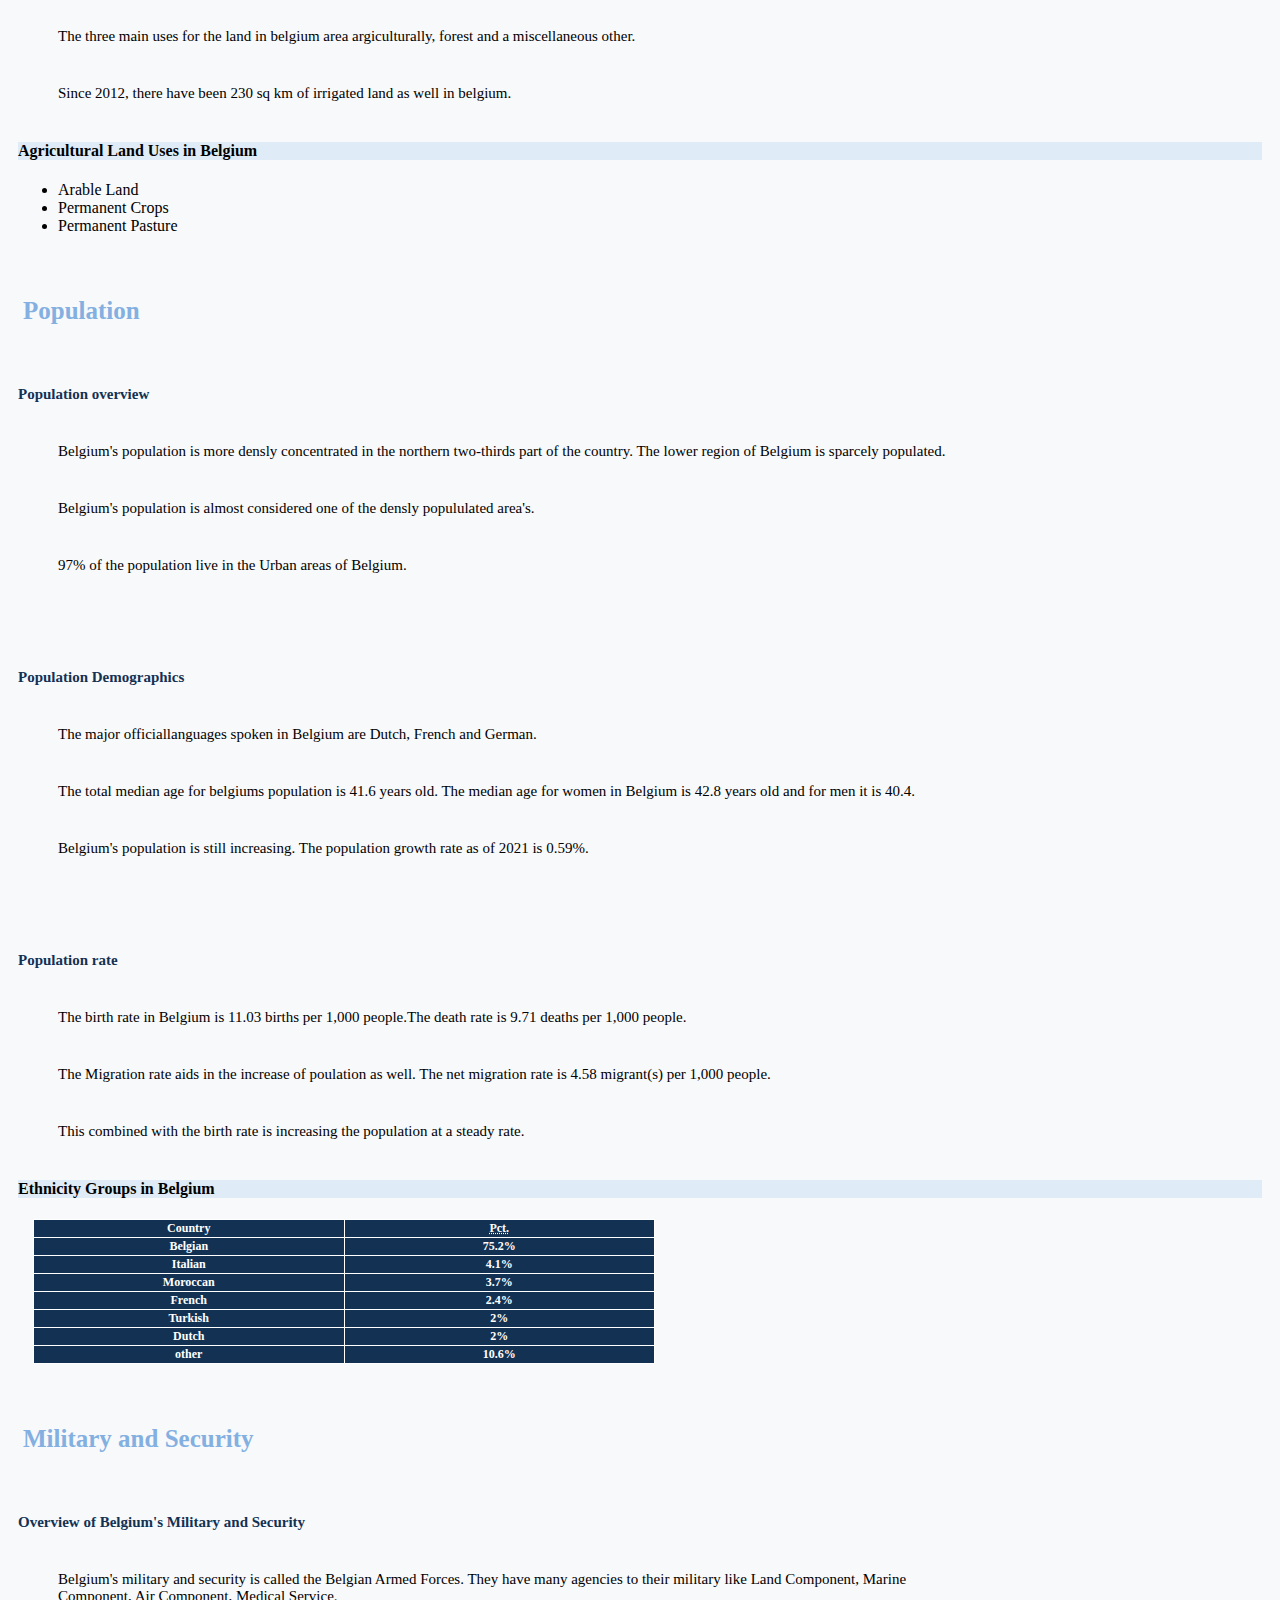
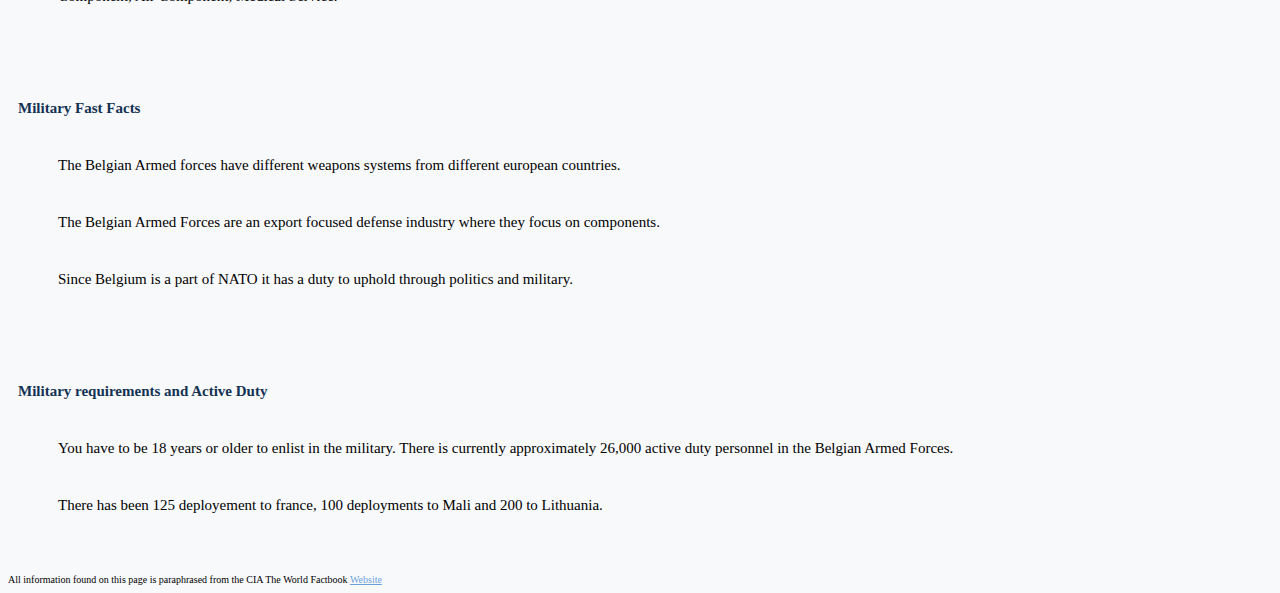
==== commit e08f4da3: "changes" ====
--- a/belgium.html
+++ b/belgium.html
@@ -42,7 +42,7 @@
             </article>
 
             <article>
-              <h4 id=>Belgium's Land Boundaries</h4>
+              <h4>Belgium's Land Boundaries</h4>
                 <p>The following list is the countries bordering Belgium in order from the country that borders belgium with the most land to the least</p>
 
                   <table>
@@ -188,7 +188,9 @@
 
                   <p>The Belgian Armed forces have different weapons systems from different european countries.</P>
 
-                  <p>The Belgian Armed Forces are an export focused defense industry where they focus on components. Since Belgium is a part of NATO it has a duty to uphold through politics and military.</p>
+                  <p>The Belgian Armed Forces are an export focused defense industry where they focus on components.</p>
+
+                  <p>Since Belgium is a part of NATO it has a duty to uphold through politics and military.</p>
               </article>
 
               <article>
--- a/css/belgium-stylesheet.css
+++ b/css/belgium-stylesheet.css
@@ -30,15 +30,13 @@
 
 p {
   font-size: 15px;
-  font: Arial;
+  font: georgia;
   white-space: normal;
-  text-overflow: ellipsis;
   overflow: inherit;
   font-weight: lighter;
-  padding-top: 5px;
-  padding-bottom: 5px;
-  padding-left: 20px;
-  padding-right: 20px;
+  margin: 40px;
+  width: 900px;
+
 }
 
 table, th, td{
@@ -48,10 +46,7 @@
   font-size: 12px;
   background: #133253;
 
-  padding-left: 30px;
-  padding-right: 30px;
-  padding-top: 10px;
-  padding-bottom: 10px;
+  margin: 15px;
 }
 
 table
